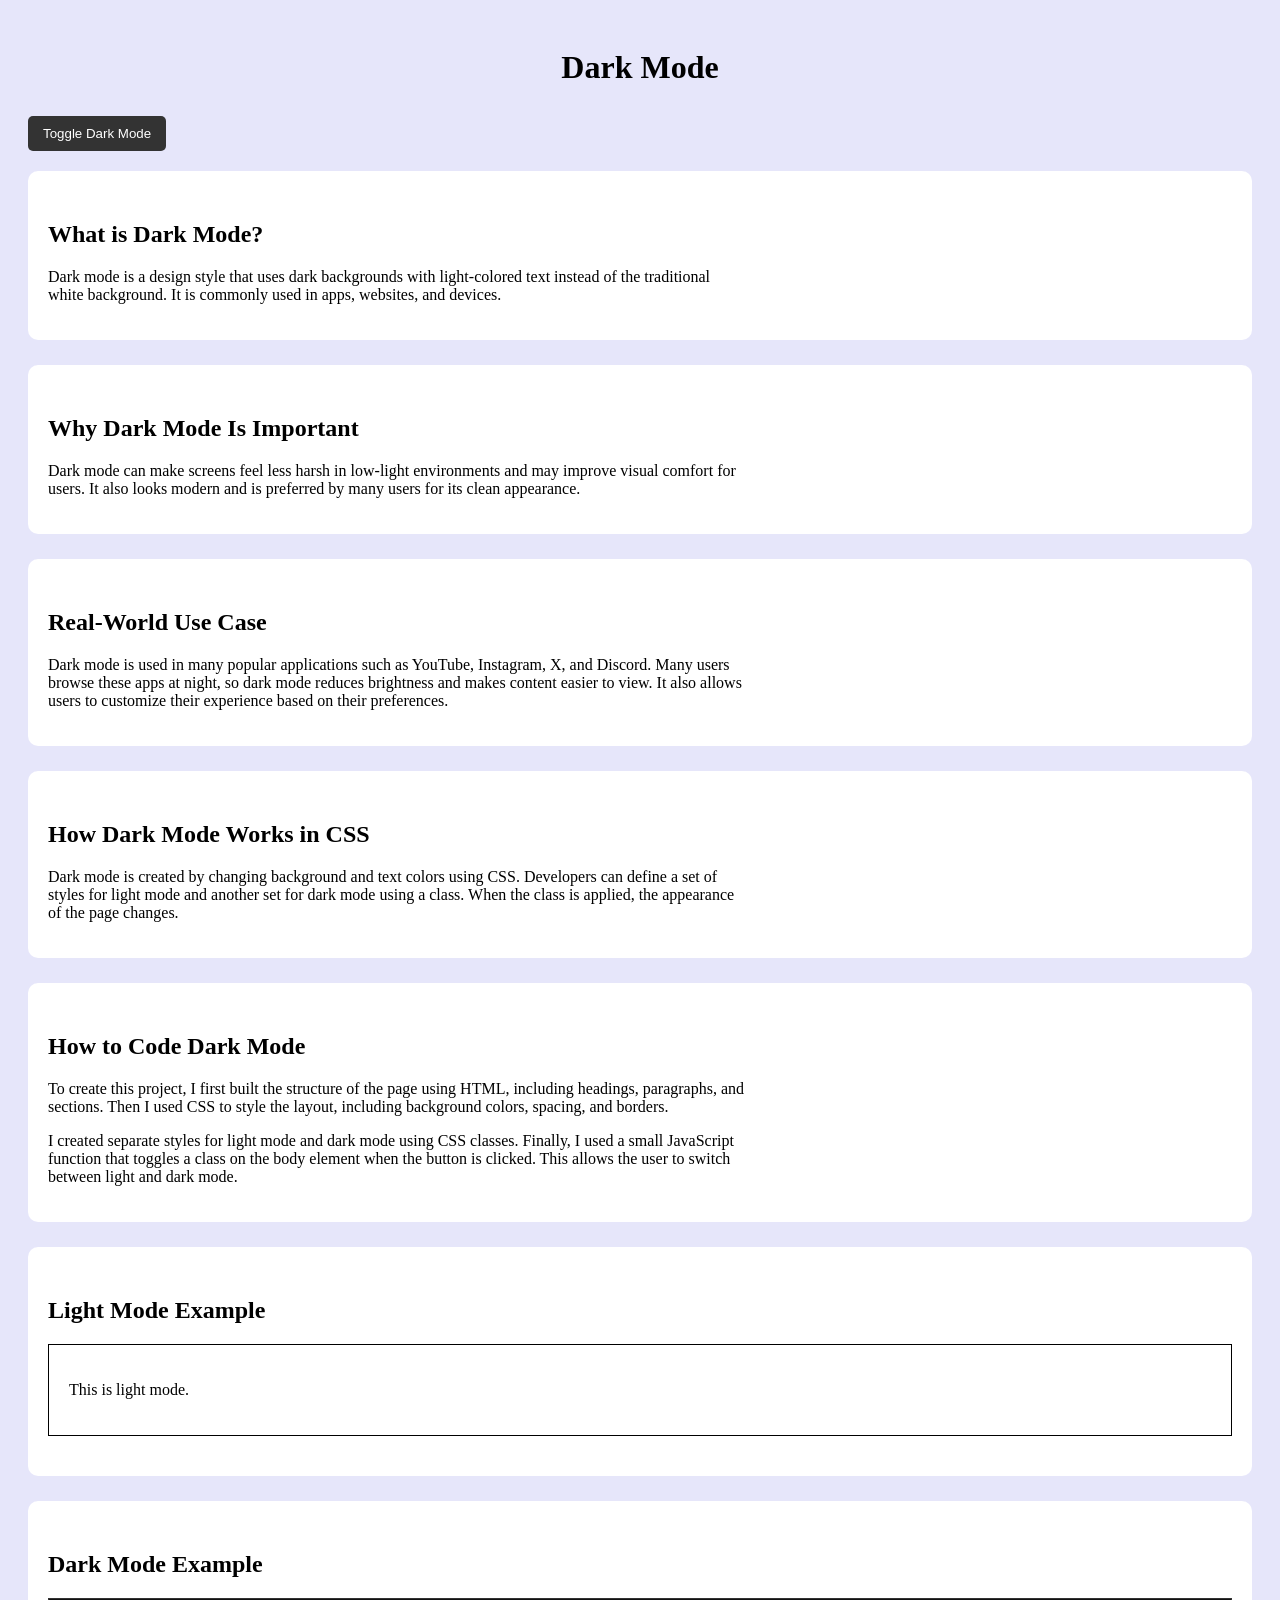
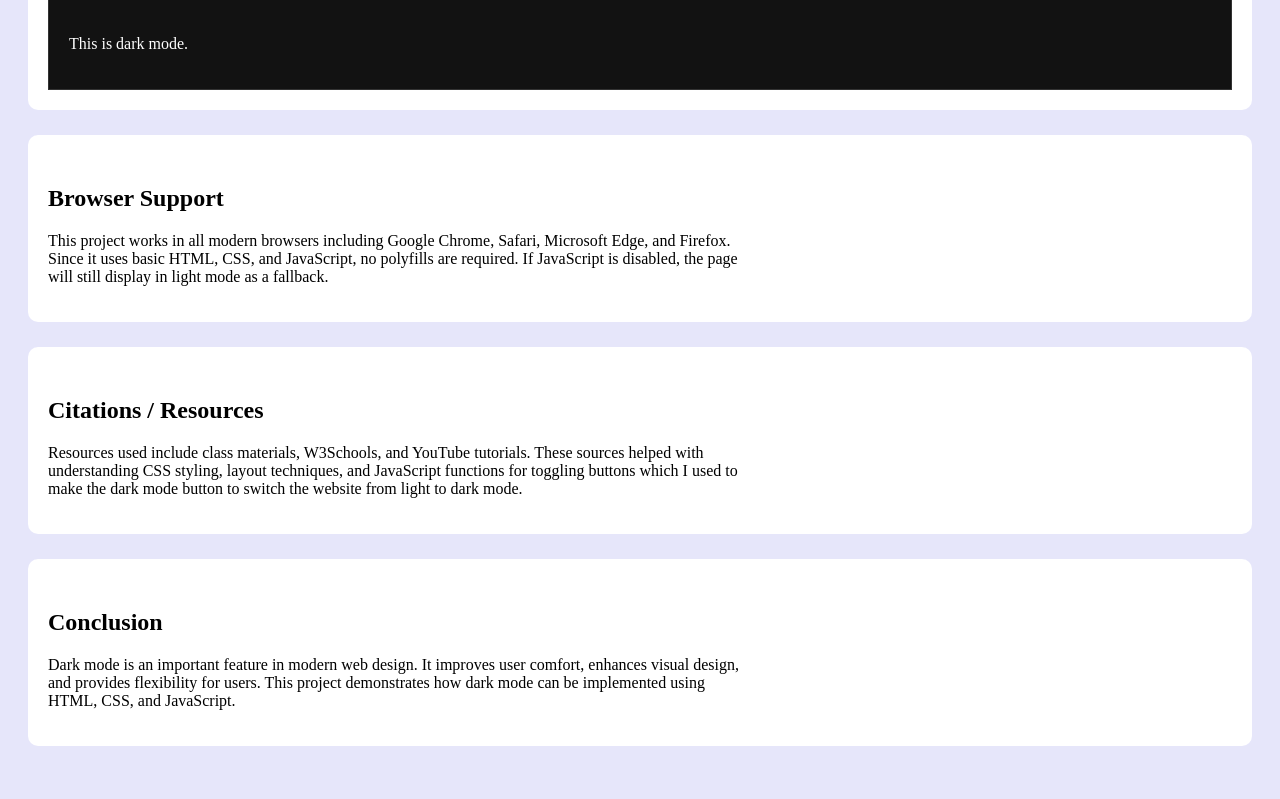
==== week-0Midterm/index.html @ 3effe48e "updates" ====
<!DOCTYPE html>
<html lang="en">
<head>
  <meta charset="UTF-8">
  <title>Dark Mode Midterm</title>

  <style>
    button {
      padding: 10px 15px;
      margin-bottom: 20px;
      border: none;
      border-radius: 5px;
      background-color: #333;
      color: white;
      cursor: pointer;
    }

    body {
      font-family: "Times New Roman", Times, serif;
      padding: 20px;
      background-color: lavender;
    }

    h1 {
      text-align: center;
      margin-bottom: 30px;
    }

    h2 {
      margin-top: 30px;
    }

    p {
      max-width: 700px;
    }

    section {
      background-color: white;
      padding: 20px;
      margin-bottom: 25px;
      border-radius: 10px;
    }

    .light-box {
      background-color: white;
      color: black;
      padding: 20px;
      border: 1px solid black;
      margin-bottom: 20px;
    }

    .dark-box {
      background-color: #121212;
      color: white;
      padding: 20px;
      border: 1px solid #333;
    }

    /* Dark Mode */
    .dark-mode {
      background-color: #121212;
      color: white;
    }

    .dark-mode section {
      background-color: #1e1e1e;
    }

    .dark-mode .light-box {
      background-color: #2a2a2a;
      color: white;
      border: 1px solid #555;
    }
  </style>
</head>

<body>
  <h1>Dark Mode</h1>

  <button onclick="toggleDarkMode()">Toggle Dark Mode</button>

  <section>
    <h2>What is Dark Mode?</h2>
    <p>
      Dark mode is a design style that uses dark backgrounds with light-colored text instead of the traditional white background. It is commonly used in apps, websites, and devices.
    </p>
  </section>

  <section>
    <h2>Why Dark Mode Is Important</h2>
    <p>
      Dark mode can make screens feel less harsh in low-light environments and may improve visual comfort for users. It also looks modern and is preferred by many users for its clean appearance.
    </p>
  </section>

  <section>
    <h2>Real-World Use Case</h2>
    <p>
      Dark mode is used in many popular applications such as YouTube, Instagram, X, and Discord. Many users browse these apps at night, so dark mode reduces brightness and makes content easier to view. It also allows users to customize their experience based on their preferences.
    </p>
  </section>

  <section>
    <h2>How Dark Mode Works in CSS</h2>
    <p>
      Dark mode is created by changing background and text colors using CSS. Developers can define a set of styles for light mode and another set for dark mode using a class. When the class is applied, the appearance of the page changes.
    </p>
  </section>

  <section>
    <h2>How to Code Dark Mode</h2>
    <p>
      To create this project, I first built the structure of the page using HTML, including headings, paragraphs, and sections. Then I used CSS to style the layout, including background colors, spacing, and borders.
    </p>
    <p>
      I created separate styles for light mode and dark mode using CSS classes. Finally, I used a small JavaScript function that toggles a class on the body element when the button is clicked. This allows the user to switch between light and dark mode.
    </p>
  </section>

  <section>
    <h2>Light Mode Example</h2>
    <div class="light-box">
      <p>This is light mode.</p>
    </div>
  </section>

  <section>
    <h2>Dark Mode Example</h2>
    <div class="dark-box">
      <p>This is dark mode.</p>
    </div>
  </section>

  <section>
    <h2>Browser Support</h2>
    <p>
      This project works in all modern browsers including Google Chrome, Safari, Microsoft Edge, and Firefox. Since it uses basic HTML, CSS, and JavaScript, no polyfills are required. If JavaScript is disabled, the page will still display in light mode as a fallback.
    </p>
  </section>

  <section>
    <h2>Citations / Resources</h2>
    <p>
      Resources used include class materials, W3Schools, and YouTube tutorials. These sources helped with understanding CSS styling, layout techniques, and JavaScript functions for toggling buttons which I used to make the dark mode button to switch the website from light to dark mode.
    </p>
  </section>

  <section>
    <h2>Conclusion</h2>
    <p>
      Dark mode is an important feature in modern web design. It improves user comfort, enhances visual design, and provides flexibility for users. This project demonstrates how dark mode can be implemented using HTML, CSS, and JavaScript.
    </p>
  </section>

  <script>
    function toggleDarkMode() {
      document.body.classList.toggle("dark-mode");
    }
  </script>

</body>
</html>
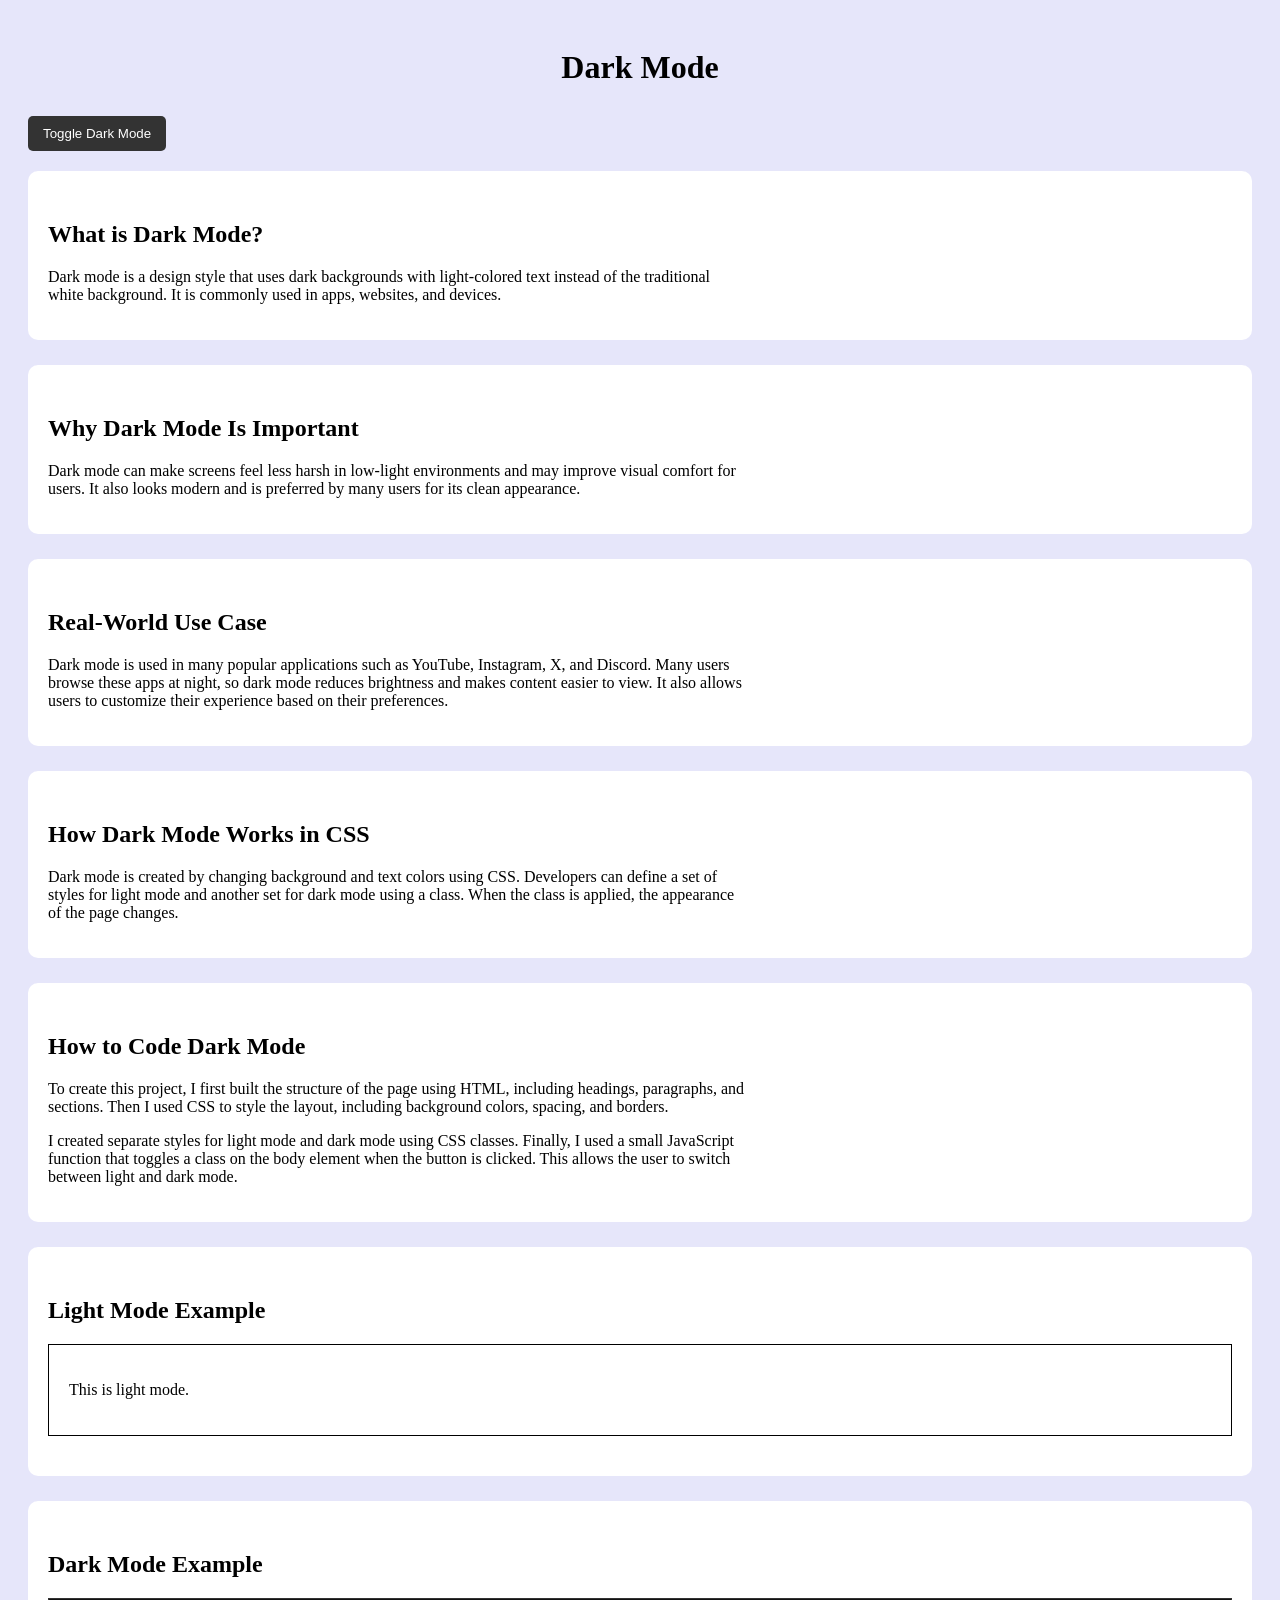
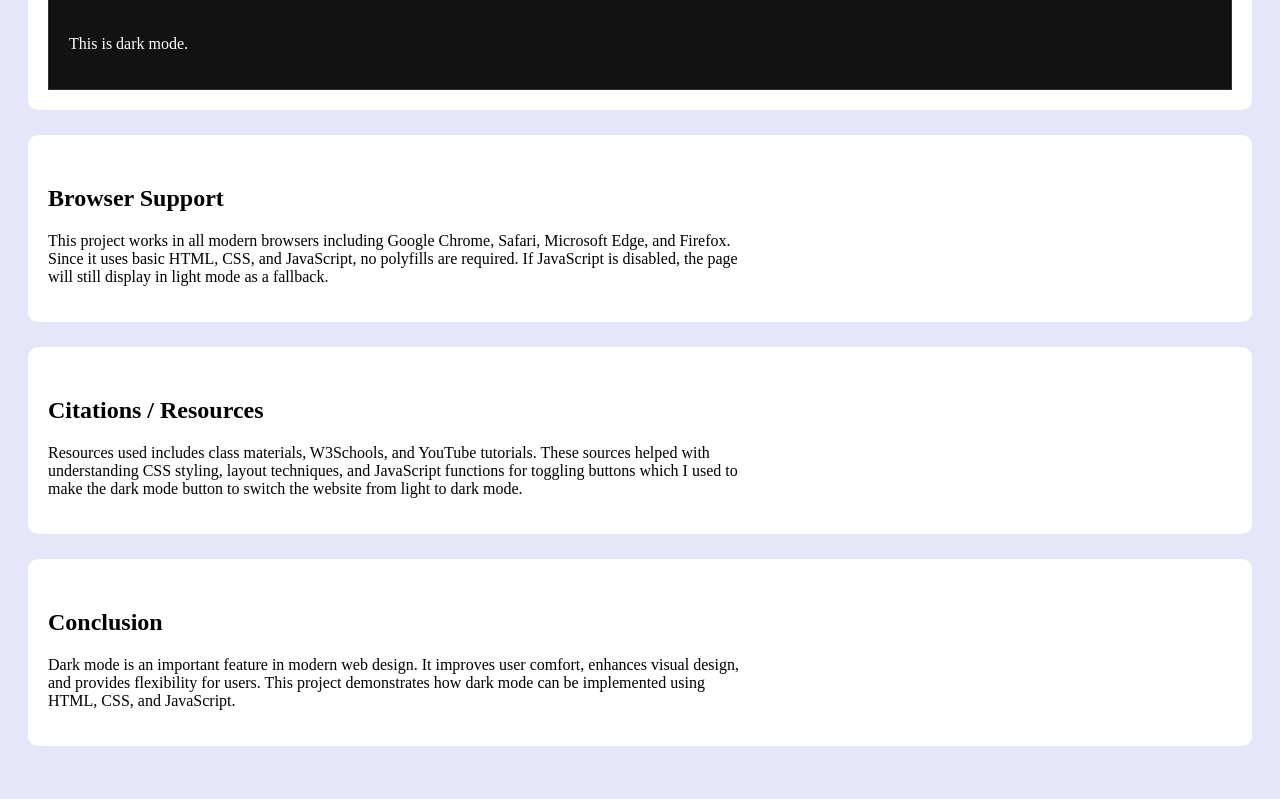
==== commit 0bef02d6: "whoops" ====
--- a/week-0Midterm/index.html
+++ b/week-0Midterm/index.html
@@ -141,7 +141,7 @@
   <section>
     <h2>Citations / Resources</h2>
     <p>
-      Resources used include class materials, W3Schools, and YouTube tutorials. These sources helped with understanding CSS styling, layout techniques, and JavaScript functions for toggling buttons which I used to make the dark mode button to switch the website from light to dark mode.
+      Resources used includes class materials, W3Schools, and YouTube tutorials. These sources helped with understanding CSS styling, layout techniques, and JavaScript functions for toggling buttons which I used to make the dark mode button to switch the website from light to dark mode.
     </p>
   </section>
 
